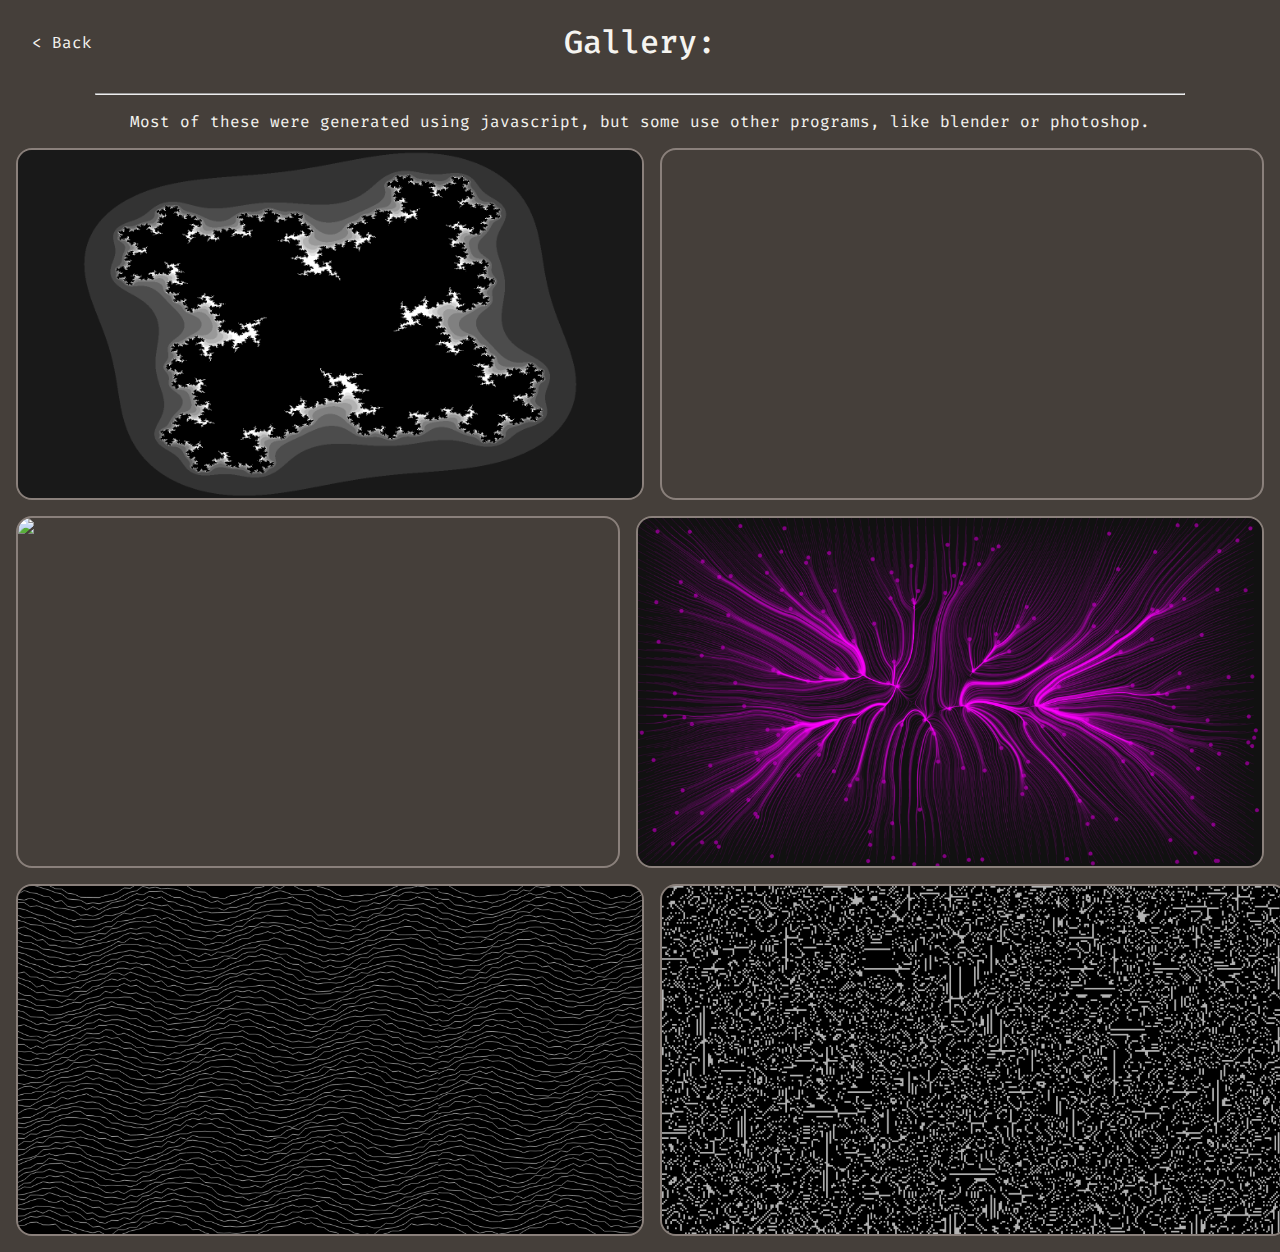
==== gallery/index.html @ adc34237 "added tons of content" ====
<!DOCTYPE html>
<html lang="en">
<head>
    <meta charset="UTF-8">
    <meta name="viewport" content="width=device-width, initial-scale=1.0">
    <title>Gallery</title>
	<link rel="icon" type="image/x-icon" href="../imgs/favicon.ico">
    <link rel="stylesheet" href="index.css">
    <link rel="preconnect" href="https://fonts.googleapis.com">
	<link rel="preconnect" href="https://fonts.gstatic.com" crossorigin>
	<link href="https://fonts.googleapis.com/css2?family=Fira+Code:wght@300..700&display=swap" rel="stylesheet">
</head>
<body>
    <div class="header">
        <a href="../index.html">< Back</a>
        <h1>Gallery:</h1>
    </div>
    
    <hr>
    
    <p>Most of these were generated using javascript, but some use other programs, like blender or photoshop.</p>

    <div class="row">
        <img class='item' src="../imgs/projects/fractals.png">
        <video class="item" loop autoplay muted>
            <source src="../imgs/projects/game_of_life.webm" type="video/webm">
            Your browser does not support the video tag.
          </video>
          
    </div>
    <div class="row">
        <img class='item' src="../imgs/projects/fractal_gif.gif">
        <img class='item' src="../imgs/projects/magnetic_dark.png">
    </div>
    <div class="row">
        <img class='item' src="../imgs/projects/wave.png">
        <img class='item' src="../imgs/projects/pixel_topography.png">
    </div>
</body>
</html>
---- gallery/index.css ----
:root {
	--c1: hsl(25, 9%, 25%);
	--c2: hsl(21, 6%, 51%);
	--c3: hsl(38, 8%, 72%);
	--c4: hsl(50, 21%, 95%);
}

@font-face {
    font-family: "LM Roman";
    src: url("fonts/lmroman8-regular.otf") format("opentype");
}

html, body {
    margin: 0;
    padding: 0;
	font-family: "Fira Code", monospace;
}

.header {
    display: flex;
    align-items: center;
    justify-content: center;
    position: relative;
}

a {
    color:  var(--c4);
	font-family: "Fira Code", monospace;
    position: absolute;
    left: 2rem;
    text-decoration: none;
}

h1 {
	font-family: "Fira Code", monospace;
    font-weight: 500;
}

hr {
    width: 85%;
}

body {
    background-color: var(--c1);
    color: var(--c4);
    text-align: center;
    overflow-x: hidden;
}

.item {
    width: 50%;
    border-radius: 1rem;
    border: 2px solid var(--c2);
}

.item:hover {
    transition: scale, 80ms;
    scale: 1.03;
}

.row {
    display: flex;
    flex-direction: row;
    margin: 1rem;
}

.row .item:first-child {
    margin-right: 0.5rem;
}

.row .item:last-child {
    margin-left: 0.5rem;
}
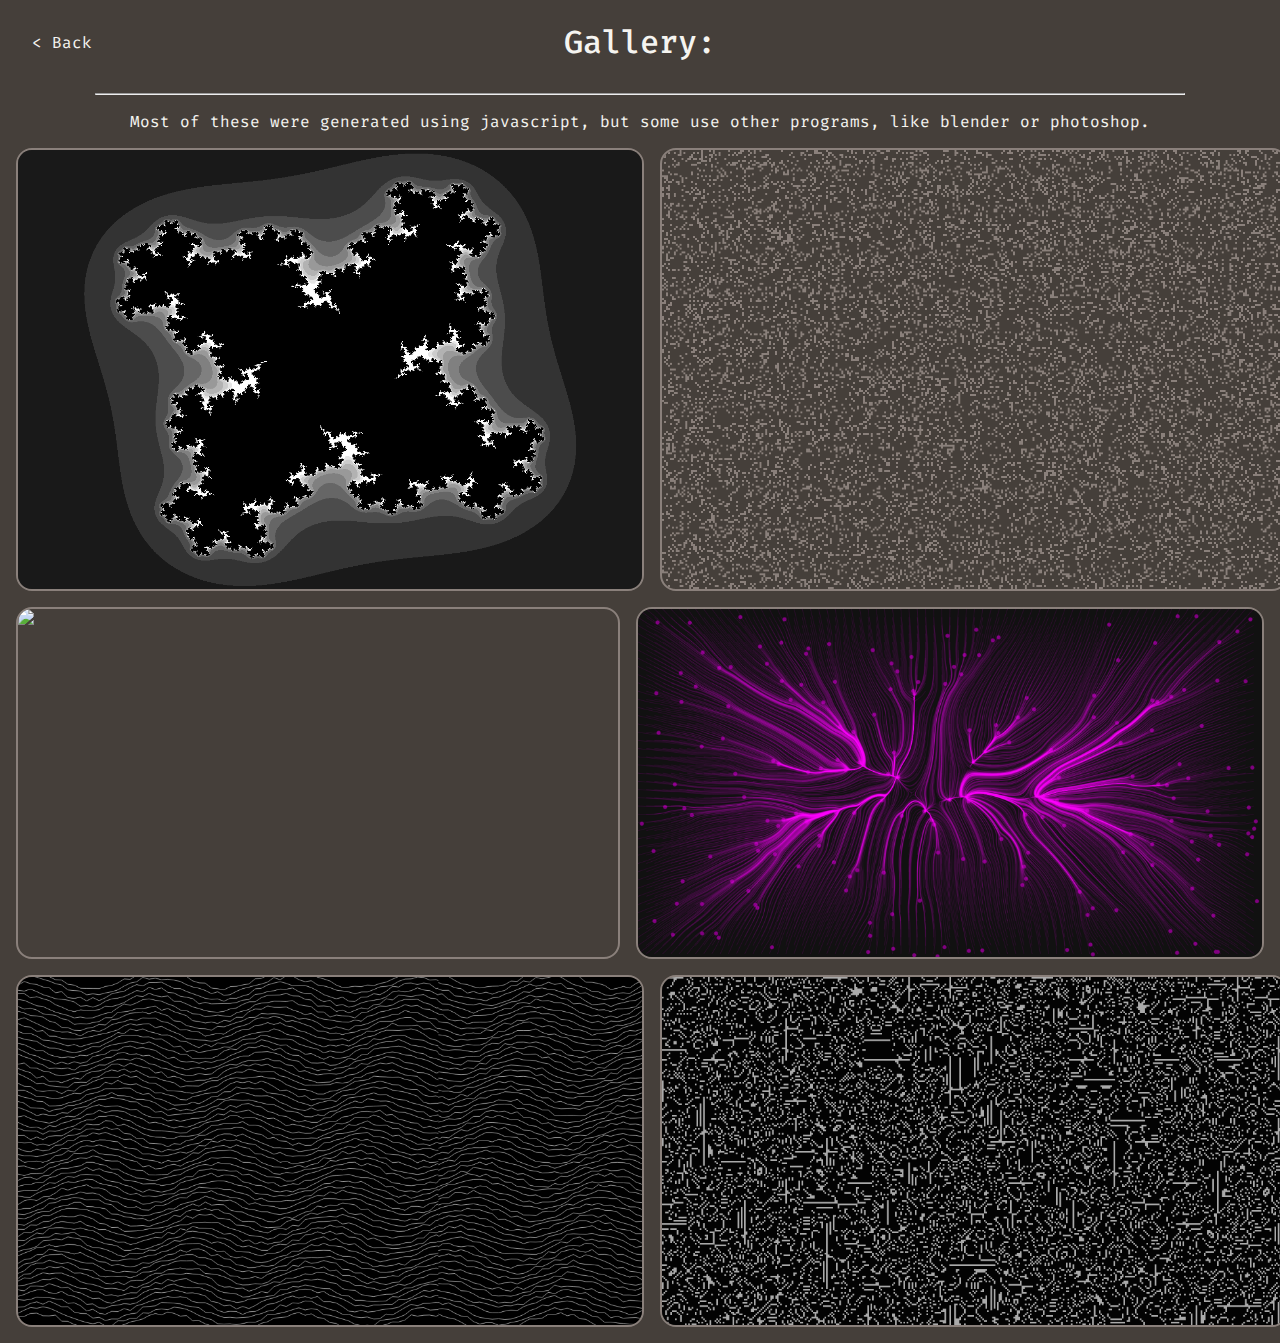
==== commit 06adada5: "faster gallery" ====
--- a/gallery/index.html
+++ b/gallery/index.html
@@ -22,10 +22,7 @@
 
     <div class="row">
         <img class='item' src="../imgs/projects/fractals.png">
-        <video class="item" loop autoplay muted>
-            <source src="../imgs/projects/game_of_life.webm" type="video/webm">
-            Your browser does not support the video tag.
-          </video>
+        <canvas class='item' id="game"></canvas>
           
     </div>
     <div class="row">
@@ -36,5 +33,6 @@
         <img class='item' src="../imgs/projects/wave.png">
         <img class='item' src="../imgs/projects/pixel_topography.png">
     </div>
+    <script src="conway.js"></script>
 </body>
 </html>--- a/gallery/index.css
+++ b/gallery/index.css
@@ -53,6 +53,10 @@
     border: 2px solid var(--c2);
 }
 
+#game {
+    background-color: #453f3a;
+}
+
 .item:hover {
     transition: scale, 80ms;
     scale: 1.03;
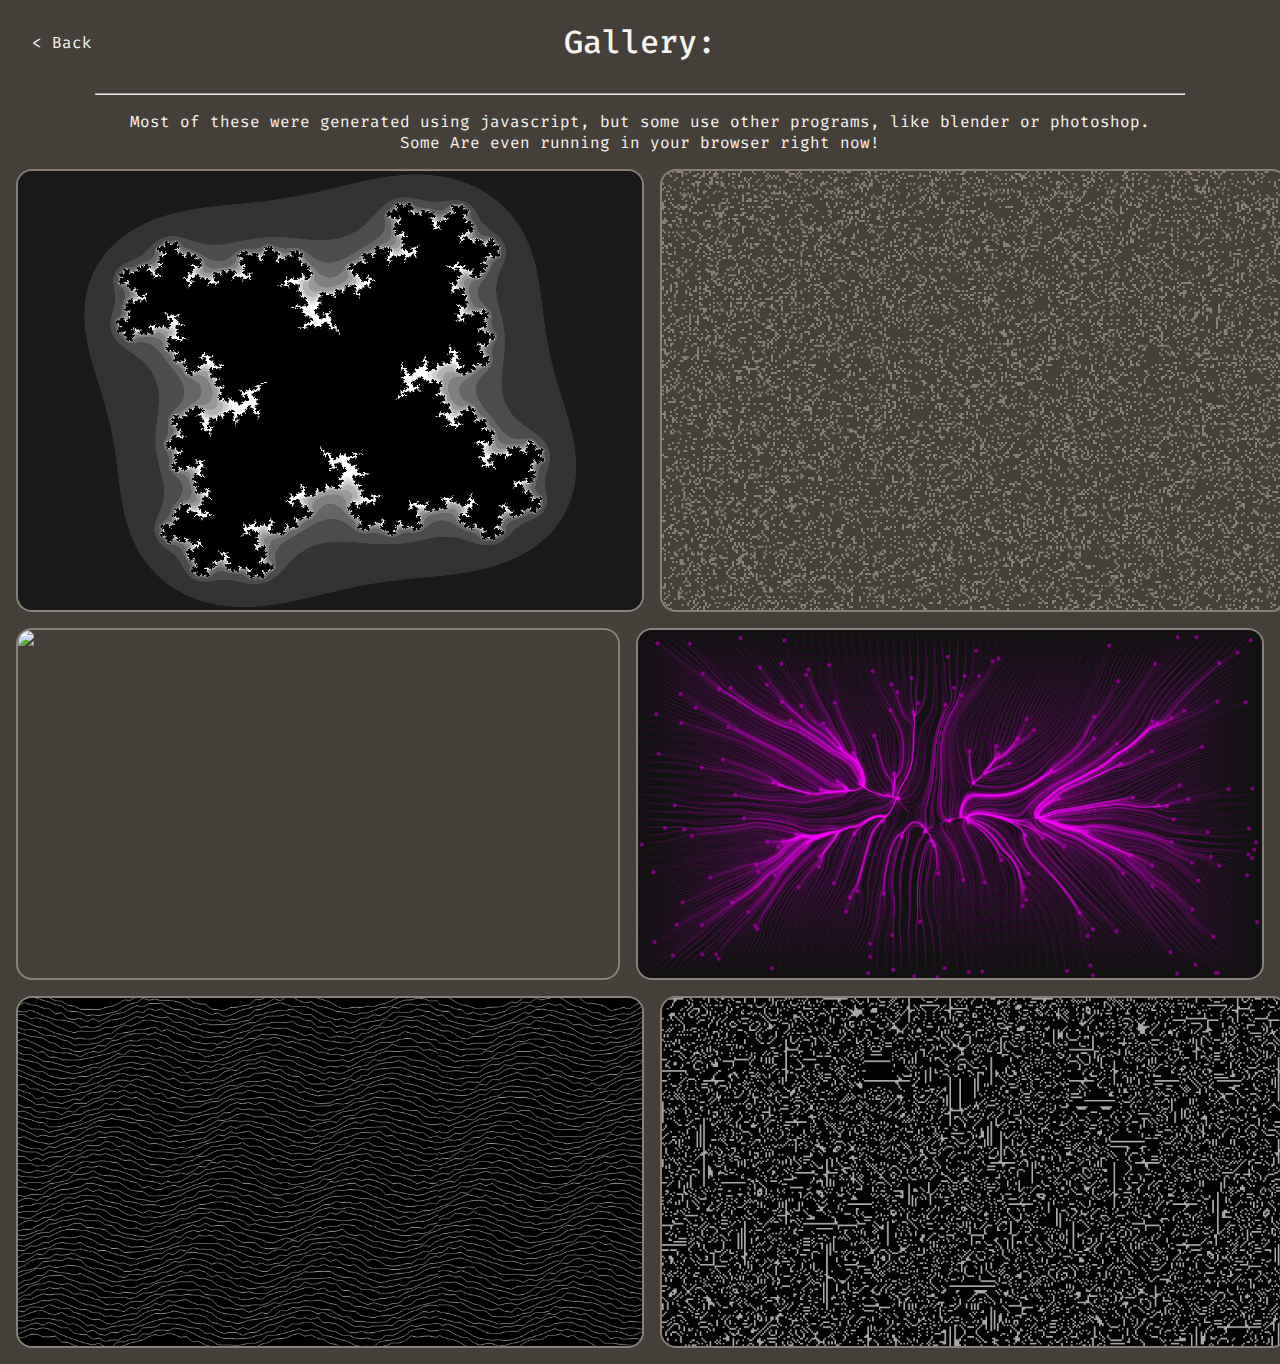
==== commit 095e1c06: "Update index.html" ====
--- a/gallery/index.html
+++ b/gallery/index.html
@@ -18,7 +18,8 @@
     
     <hr>
     
-    <p>Most of these were generated using javascript, but some use other programs, like blender or photoshop.</p>
+    <p>Most of these were generated using javascript, but some use other programs, like blender or photoshop.<br>
+    Some Are even running in your browser right now!</p>
 
     <div class="row">
         <img class='item' src="../imgs/projects/fractals.png">
